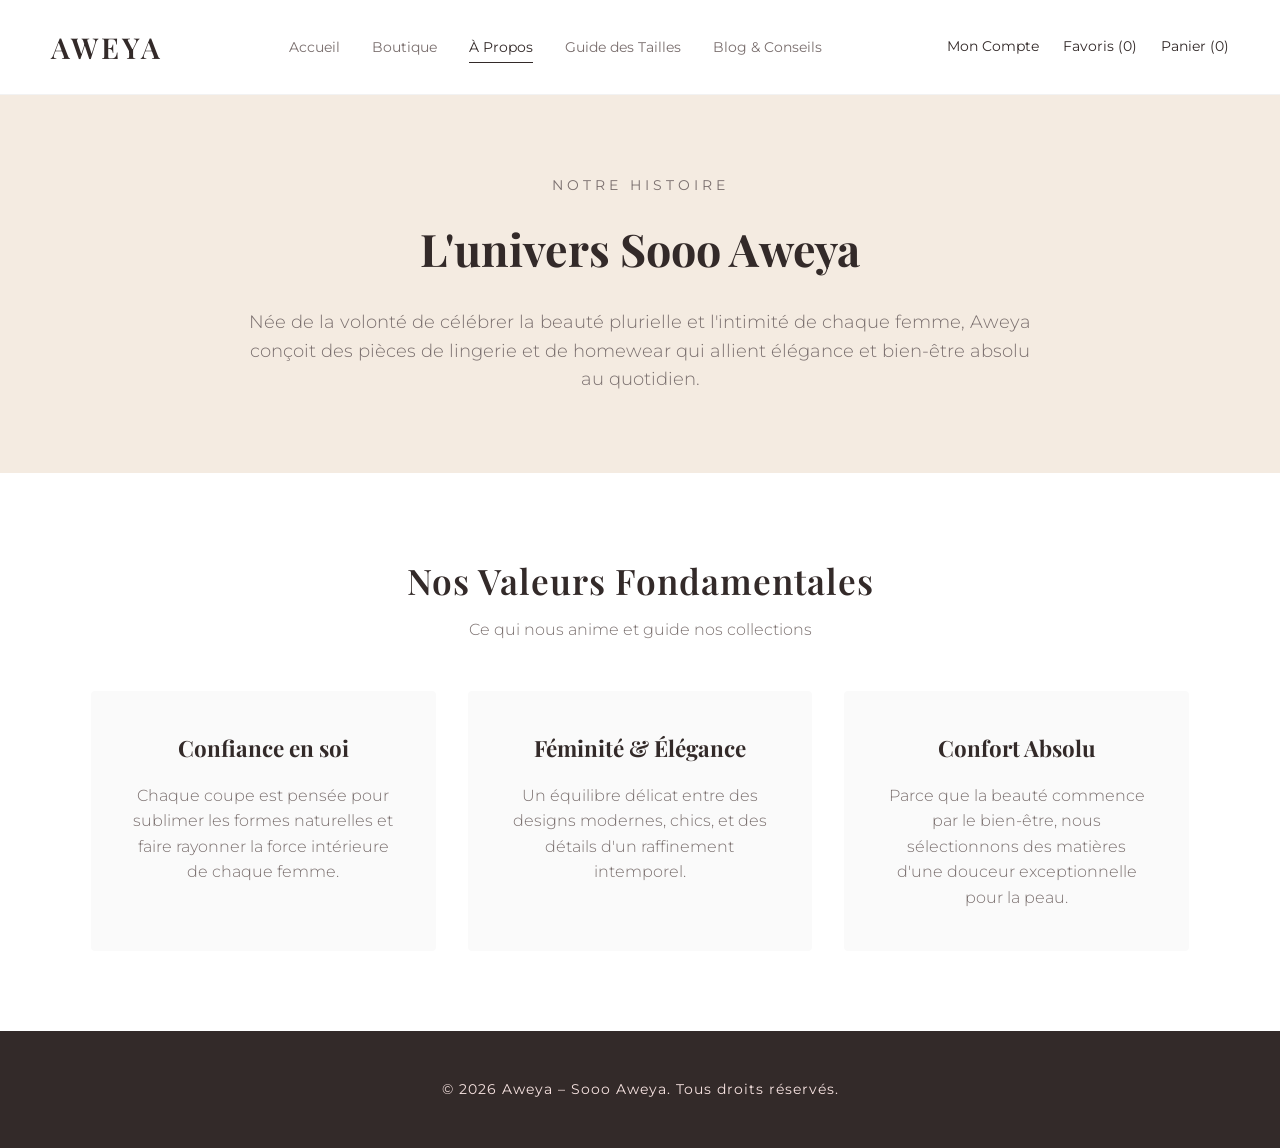
==== a-propos.html @ 8593f220 "change" ====
<!DOCTYPE html>
<html lang="fr">

<head>
    <meta charset="UTF-8">
    <meta name="viewport" content="width=device-width, initial-scale=1.0">
    <title>À Propos | Aweya – Sooo Aweya</title>
    <link rel="stylesheet" href="assets/css/style.css">
    <link rel="preconnect" href="https://fonts.googleapis.com">
    <link rel="preconnect" href="https://fonts.gstatic.com" crossorigin>
    <link
        href="https://fonts.googleapis.com/css2?family=Montserrat:wght@300;400;500&family=Playfair+Display:ital,wght@0,400;0,600;1,400&display=swap"
        rel="stylesheet">
</head>

<body>

    <header class="main-header"></header>

    <main>
        <!-- Section Histoire -->
        <section class="about-hero" style="background-color: var(--beige-nude); padding: 5rem 4%; text-align: center;">
            <div style="max-width: 800px; margin: 0 auto;">
                <span class="hero-subtitle">Notre Histoire</span>
                <h1 style="font-family: var(--police-titre); font-size: 2.8rem; margin-bottom: 1.5rem;">L'univers Sooo
                    Aweya</h1>
                <p style="font-size: 1.1rem; font-weight: 300; color: var(--texte-secondaire);">
                    Née de la volonté de célébrer la beauté plurielle et l'intimité de chaque femme, Aweya conçoit des
                    pièces de lingerie et de homewear qui allient élégance et bien-être absolu au quotidien.
                </p>
            </div>
        </section>

        <!-- Section Valeurs & Mission -->
        <section style="padding: 5rem 4%; max-width: 1200px; margin: 0 auto;">
            <div class="section-title">
                <h2>Nos Valeurs Fondamentales</h2>
                <p>Ce qui nous anime et guide nos collections</p>
            </div>

            <div
                style="display: grid; grid-template-columns: repeat(auto-fit, minmax(300px, 1fr)); gap: 2rem; text-align: center;">
                <div style="background: var(--gris-tres-clair); padding: 2.5rem; border-radius: var(--arrondi-doux);">
                    <h3 style="font-family: var(--police-titre); margin-bottom: 1rem; font-size: 1.4rem;">Confiance en
                        soi</h3>
                    <p style="font-weight: 300; color: var(--texte-secondaire);">Chaque coupe est pensée pour sublimer
                        les formes naturelles et faire rayonner la force intérieure de chaque femme.</p>
                </div>
                <div style="background: var(--gris-tres-clair); padding: 2.5rem; border-radius: var(--arrondi-doux);">
                    <h3 style="font-family: var(--police-titre); margin-bottom: 1rem; font-size: 1.4rem;">Féminité &
                        Élégance</h3>
                    <p style="font-weight: 300; color: var(--texte-secondaire);">Un équilibre délicat entre des designs
                        modernes, chics, et des détails d'un raffinement intemporel.</p>
                </div>
                <div style="background: var(--gris-tres-clair); padding: 2.5rem; border-radius: var(--arrondi-doux);">
                    <h3 style="font-family: var(--police-titre); margin-bottom: 1rem; font-size: 1.4rem;">Confort Absolu
                    </h3>
                    <p style="font-weight: 300; color: var(--texte-secondaire);">Parce que la beauté commence par le
                        bien-être, nous sélectionnons des matières d'une douceur exceptionnelle pour la peau.</p>
                </div>
            </div>
        </section>
    </main>

    <footer class="main-footer"></footer>

    <script src="assets/js/main.js"></script>
</body>

</html>
---- assets/css/style.css ----
/* ==========================================================================
   1. VARIABLES & CONFIGURATION GLOBALE
   ========================================================================== */
:root {
    /* Palette de couleurs demandée dans le brief */
    --rose-poudre: #F7E3E1;
    --beige-nude: #F4EBE1;
    --blanc: #FFFFFF;
    --dore-leger: #D4AF37;

    /* Couleurs de texte et contrastes */
    --texte-sombre: #332A29;
    --texte-secondaire: #7A6F6E;
    --gris-tres-clair: #FAFAFA;

    /* Typographies */
    --police-titre: 'Playfair Display', Georgia, serif;
    --police-corps: 'Montserrat', Arial, sans-serif;

    /* Transitions et arrondis */
    --transition-douce: all 0.3s ease;
    --arrondi-doux: 4px;
}

*{
    margin: 0;
    padding: 0;
    box-sizing: border-box;
}

body{
    font-family: var(--police-corps);
    color: var(--texte-sombre);
    background-color: var(--blanc);
    line-height: 1.6;
    overflow-x: hidden;
}

img{
    max-width: 100%;
    height: auto;
    display: block;
}

a{
    text-decoration: none;
    color: inherit;
    transition: var(--transition-douce);
}

/* Composants Titres Généraux */
.section-title{
    text-align: center;
    margin-bottom: 3rem;
    padding: 0 1rem;
}

.section-title h2{
    font-family: var(--police-titre);
    font-size: 2.2rem;
    font-weight: 600;
    margin-bottom: 0.5rem;
    letter-spacing: 1px;
}

.section-title p{
    color: var(--texte-secondaire);
    font-weight: 300;
}

/* Boutons */
.btn-primary{
    display: inline-block;
    background-color: var(--texte-sombre);
    color: var(--blanc);
    padding: 0.85rem 2rem;
    font-size: 0.9rem;
    font-weight: 500;
    letter-spacing: 1px;
    text-transform: uppercase;
    border: 1px solid var(--texte-sombre);
    transition: var(--transition-douce);
}

.btn-primary:hover{
    background-color: transparent;
    color: var(--texte-sombre);
}

.btn-secondary{
    display: inline-block;
    background-color: transparent;
    color: var(--texte-sombre);
    padding: 0.6rem 1.5rem;
    font-size: 0.85rem;
    font-weight: 500;
    border: 1px solid var(--texte-sombre);
    text-transform: uppercase;
    letter-spacing: 1px;
}

.btn-secondary:hover {
    background-color: var(--texte-sombre);
    color: var(--blanc);
}

/* ==========================================================================
   2. BARRE DE NAVIGATION (HEADER)
   ========================================================================== */
.main-header{
    display: flex;
    justify-content: space-between;
    align-items: center;
    padding: 1.5rem 4%;
    background-color: var(--blanc);
    border-bottom: 1px solid rgba(0, 0, 0, 0.05);
    position: sticky;
    top: 0;
    z-index: 100;
}

.logo-text{
    font-family: var(--police-titre);
    font-size: 1.8rem;
    font-weight: 600;
    letter-spacing: 3px;
}

.nav-menu{
    display: flex;
    gap: 2rem;
}

.nav-menu a{
    font-size: 0.9rem;
    font-weight: 400;
    color: var(--texte-secondaire);
    position: relative;
    padding: 0.3rem 0;
}

.nav-menu a:hover,
.nav-menu a.active{
    color: var(--texte-sombre);
}

/* Petit effet de ligne sous le lien actif/survolé */
.nav-menu a::after{
    content: '';
    position: absolute;
    bottom: 0;
    left: 0;
    width: 0;
    height: 1px;
    background-color: var(--texte-sombre);
    transition: var(--transition-douce);
}

.nav-menu a:hover::after,
.nav-menu a.active::after {
    width: 100%;
}

.header-actions{
    display: flex;
    gap: 1.5rem;
    font-size: 0.85rem;
}

/* ==========================================================================
   3. SECTION HERO (ACCUEIL)
   ========================================================================== */
.hero-section{
    display: flex;
    min-height: calc(85vh-80px);
    background-color: var(--rose-poudre); /* Arrière-plan rose poudré demandé */
}

.hero-content{
    flex: 1;
    display: flex;
    flex-direction: column;
    justify-content: center;
    padding: 4rem 6%;
}

.hero-subtitle{
    font-size: 0.85rem;
    letter-spacing: 4px;
    text-transform: uppercase;
    color: var(--texte-secondaire);
    margin-bottom: 1rem;
    display: block;
}

.hero-content h1{
    font-family: var(--police-titre);
    font-size: 3rem;
    line-height: 1.2;
    font-weight: 400;
    margin-bottom: 1.5rem;
}

.hero-content p{
    font-size: 1.05rem;
    color: var(--texte-secondaire);
    margin-bottom: 2.5rem;
    max-width: 500px;
    font-weight: 300;
}

.hero-image{
    flex: 1;
    position: relative;
    background-color: var(--beige-nude);
}

.hero-image img{
    width: 100%;
    height: 100%;
    object-fit: cover;
}

/* ==========================================================================
   4. BOUTIQUE / GRILLE PRODUITS
   ========================================================================== */
.featured-section{
    padding: 5rem 4%;
    background-color: var(--blanc);
}

.products-grid{
    display: grid;
    grid-template-columns: repeat(auto-fill, minmax(280px, 1fr));
    gap: 2rem;
}

.product-card{
    background-color: var(--blanc);
    position: relative;
    transition: var(--transition-douce);
}

.product-badge{
    position: absolute;
    top: 1rem;
    left: 1rem;
    background-color: var(--rose-poudre);
    color: var(--texte-sombre);
    padding: 0.3rem 0.8rem;
    font-size: 0.75rem;
    text-transform: uppercase;
    letter-spacing: 1px;
    font-weight: 500;
    z-index: 1;
}

.product-card img{
    width: 100%;
    height: 380px;
    object-fit: cover;
    background-color: var(--gris-tres-clair); /* Évite le vide si l'image charge mal */
    transition: var(--transition-douce);
}

.product-card:hover img{
    opacity: 0.9;
}

.product-info{
    padding: 1.2rem 0;
    text-align: center;
}

.product-info h3{
    font-family: var(--police-titre);
    font-size: 1.2rem;
    font-weight: 400;
    margin-bottom: 0.4rem;
}

.product-price{
    font-weight: 500;
    color: var(--texte-sombre);
    margin-bottom: 1rem;
}

/* ==========================================================================
   5. SECTION AVIS
   ========================================================================== */
.reviews-section{
    padding: 5rem 4%;
    background-color: var(--gris-tres-clair);
}

.reviews-container{
    display: flex;
    justify-content: center;
    gap: 2rem;
    max-width: 800px;
    margin: 0 auto;
}

.review-card{
    background-color: var(--blanc);
    padding: 2.5rem;
    text-align: center;
    box-shadow: 0 4px 15px rgba(0, 0, 0, 0.02);
    border-radius: var(--arrondi-doux);
}

.stars{
    color: var(--dore-leger); /* Couleur dorée pour les étoiles */
    margin-bottom: 1rem;
    font-size: 1.1rem;
}

.review-text{
    font-style: italic;
    font-family: var(--police-titre);
    font-size: 1.2rem;
    color: var(--texte-sombre);
    margin-bottom: 1.5rem;
}

.review-author {
    font-size: 0.85rem;
    text-transform: uppercase;
    letter-spacing: 1px;
    color: var(--texte-secondaire);
}

/* ==========================================================================
   6. FOOTER
   ========================================================================== */
   .main-footer {
    padding: 3rem 4%;
    text-align: center;
    background-color: var(--texte-sombre);
    color: var(--rose-poudre);
    font-size: 0.85rem;
    letter-spacing: 1px;
}

/* ==========================================================================
   7. CHAT WHATSAPP FLOTTANT
   ========================================================================== */
.whatsapp-float {
    position: fixed;
    width: 60px;
    height: 60px;
    bottom: 40px;
    right: 40px;
    background-color: #25d366;
    color: #FFF;
    border-radius: 50px;
    text-align: center;
    box-shadow: 2px 2px 10px rgba(0, 0, 0, 0.2);
    z-index: 100;
    display: flex;
    align-items: center;
    justify-content: center;
    transition: var(--transition-douce);
}

.whatsapp-float:hover {
    transform: scale(1.1);
}

.whatsapp-float img {
    width: 32px;
    height: 32px;
}

/* ==========================================================================
   8. RESPONSIVE DESIGN (ADAPTATION MOBILE)
   ========================================================================== */
@media (max-width: 768px) {
    .main-header {
        flex-direction: column;
        gap: 1rem;
        padding: 1rem;
    }

    .nav-menu {
        flex-wrap: wrap;
        justify-content: center;
        gap: 1rem;
    }

    .hero-section {
        flex-direction: column;
    }

    .hero-content {
        padding: 3rem 1.5rem;
        text-align: center;
    }

    .hero-content h1 {
        font-size: 2.2rem;
    }

    .hero-content p {
        margin: 0 auto 2rem auto;
    }

    .hero-image {
        height: 350px;
    }
    
    .whatsapp-float {
        bottom: 20px;
        right: 20px;
        width: 50px;
        height: 50px;
    }
    
    .whatsapp-float img {
        width: 26px;
        height: 26px;
    }
}
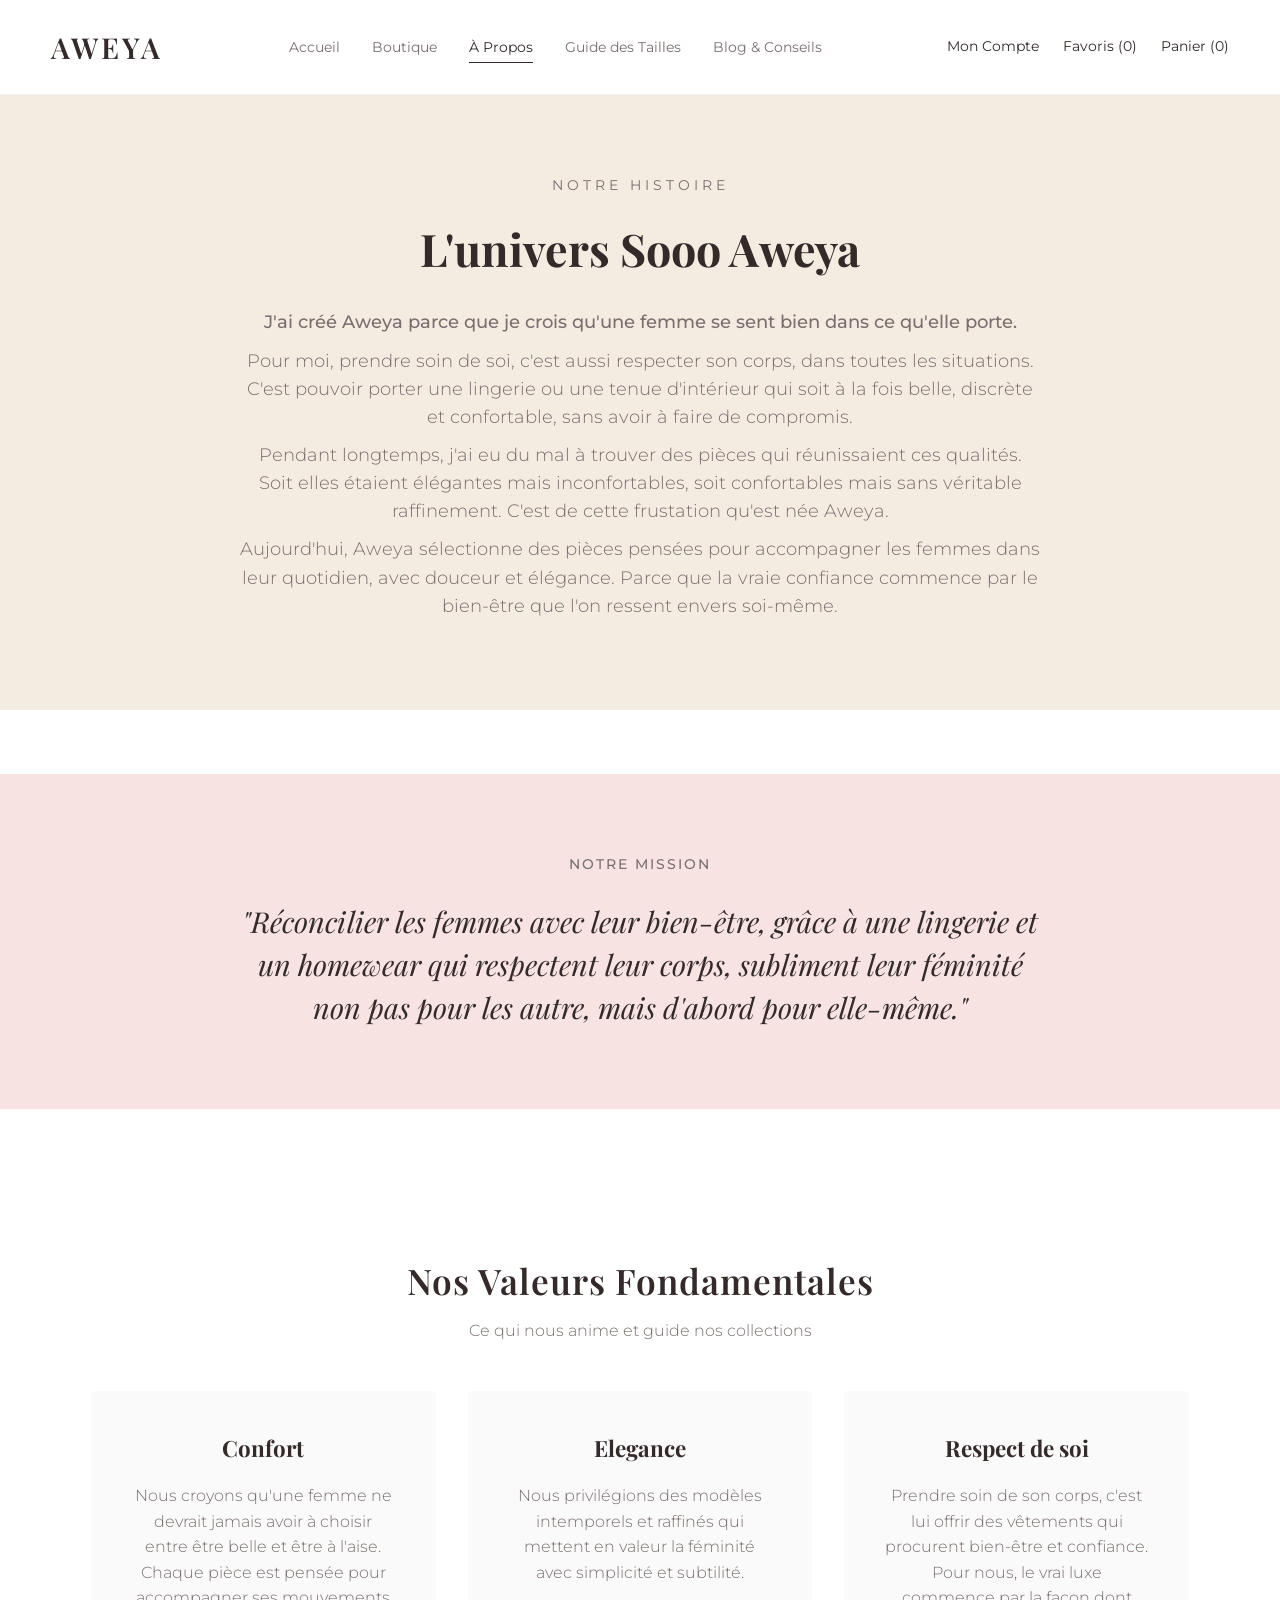
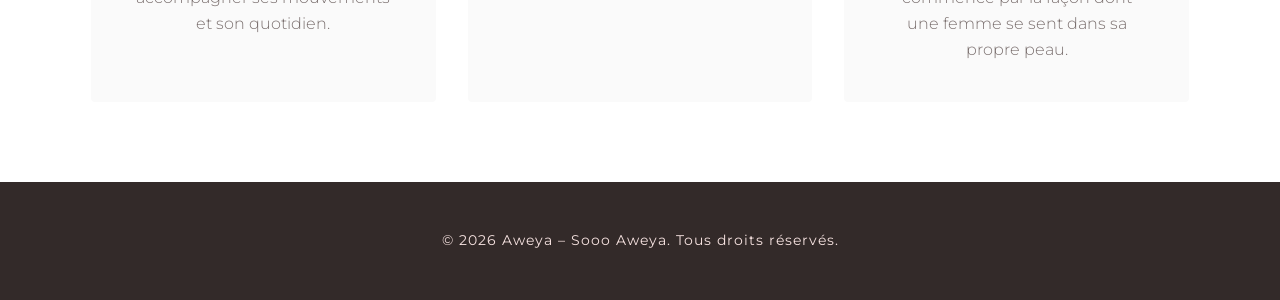
==== commit 05556757: "modification par rapport à l'histoire de la marque" ====
--- a/a-propos.html
+++ b/a-propos.html
@@ -24,14 +24,36 @@
                 <span class="hero-subtitle">Notre Histoire</span>
                 <h1 style="font-family: var(--police-titre); font-size: 2.8rem; margin-bottom: 1.5rem;">L'univers Sooo
                     Aweya</h1>
-                <p style="font-size: 1.1rem; font-weight: 300; color: var(--texte-secondaire);">
-                    Née de la volonté de célébrer la beauté plurielle et l'intimité de chaque femme, Aweya conçoit des
-                    pièces de lingerie et de homewear qui allient élégance et bien-être absolu au quotidien.
+                <p style="font-size: 1.1rem; font-weight: 500; color: var(--texte-secondaire); padding-bottom: 10px;">
+                    J'ai créé Aweya parce que je crois qu'une femme se sent bien dans ce qu'elle porte.
                 </p>
+                <p style="font-size: 1.1rem; font-weight: 300; color: var(--texte-secondaire); padding-bottom: 10px;">
+                    Pour moi, prendre soin de soi, c'est aussi respecter son corps, dans toutes les situations. C'est
+                    pouvoir porter une lingerie ou une tenue d'intérieur qui soit à la fois belle, discrète et
+                    confortable, sans avoir à faire de compromis.</p>
+                <p style="font-size: 1.1rem; font-weight: 300; color: var(--texte-secondaire); padding-bottom: 10px;">
+                    Pendant longtemps, j'ai eu du mal à trouver des pièces qui réunissaient ces qualités. Soit elles
+                    étaient élégantes mais inconfortables, soit confortables mais sans véritable raffinement. C'est de
+                    cette frustation qu'est née Aweya.</p>
+                <p style="font-size: 1.1rem; font-weight: 300; color: var(--texte-secondaire); padding-bottom: 10px;">
+                    Aujourd'hui, Aweya sélectionne des pièces pensées pour accompagner les femmes dans leur quotidien,
+                    avec douceur et élégance. Parce que la vraie confiance commence par le bien-être que l'on ressent
+                    envers soi-même.</p>
             </div>
         </section>
 
-        <!-- Section Valeurs & Mission -->
+        <!-- Section Mission -->
+        <section class="mission-section">
+            <div class="mission-container">
+                <span class="mission-subtitle">Notre Mission</span>
+                <blockquote class="mission-text">
+                    "Réconcilier les femmes avec leur bien-être, grâce à une lingerie et un homewear qui respectent leur
+                    corps, subliment leur féminité non pas pour les autre, mais d'abord pour elle-même."
+                </blockquote>
+            </div>
+        </section>
+
+        <!-- Section Valeurs -->
         <section style="padding: 5rem 4%; max-width: 1200px; margin: 0 auto;">
             <div class="section-title">
                 <h2>Nos Valeurs Fondamentales</h2>
@@ -41,22 +63,22 @@
             <div
                 style="display: grid; grid-template-columns: repeat(auto-fit, minmax(300px, 1fr)); gap: 2rem; text-align: center;">
                 <div style="background: var(--gris-tres-clair); padding: 2.5rem; border-radius: var(--arrondi-doux);">
-                    <h3 style="font-family: var(--police-titre); margin-bottom: 1rem; font-size: 1.4rem;">Confiance en
-                        soi</h3>
-                    <p style="font-weight: 300; color: var(--texte-secondaire);">Chaque coupe est pensée pour sublimer
-                        les formes naturelles et faire rayonner la force intérieure de chaque femme.</p>
+                    <h3 style="font-family: var(--police-titre); margin-bottom: 1rem; font-size: 1.4rem;">Confort</h3>
+                    <p style="font-weight: 300; color: var(--texte-secondaire);">Nous croyons qu'une femme ne devrait
+                        jamais avoir à choisir entre être belle et être à l'aise. Chaque pièce est pensée pour
+                        accompagner ses mouvements et son quotidien.</p>
                 </div>
                 <div style="background: var(--gris-tres-clair); padding: 2.5rem; border-radius: var(--arrondi-doux);">
-                    <h3 style="font-family: var(--police-titre); margin-bottom: 1rem; font-size: 1.4rem;">Féminité &
-                        Élégance</h3>
-                    <p style="font-weight: 300; color: var(--texte-secondaire);">Un équilibre délicat entre des designs
-                        modernes, chics, et des détails d'un raffinement intemporel.</p>
+                    <h3 style="font-family: var(--police-titre); margin-bottom: 1rem; font-size: 1.4rem;">Elegance</h3>
+                    <p style="font-weight: 300; color: var(--texte-secondaire);">Nous privilégions des modèles
+                        intemporels et raffinés qui mettent en valeur la féminité avec simplicité et subtilité.</p>
                 </div>
                 <div style="background: var(--gris-tres-clair); padding: 2.5rem; border-radius: var(--arrondi-doux);">
-                    <h3 style="font-family: var(--police-titre); margin-bottom: 1rem; font-size: 1.4rem;">Confort Absolu
+                    <h3 style="font-family: var(--police-titre); margin-bottom: 1rem; font-size: 1.4rem;">Respect de soi
                     </h3>
-                    <p style="font-weight: 300; color: var(--texte-secondaire);">Parce que la beauté commence par le
-                        bien-être, nous sélectionnons des matières d'une douceur exceptionnelle pour la peau.</p>
+                    <p style="font-weight: 300; color: var(--texte-secondaire);">Prendre soin de son corps, c'est lui
+                        offrir des vêtements qui procurent bien-être et confiance. Pour nous, le vrai luxe commence par
+                        la façon dont une femme se sent dans sa propre peau.</p>
                 </div>
             </div>
         </section>
--- a/assets/css/style.css
+++ b/assets/css/style.css
@@ -222,6 +222,52 @@
 }
 
 /* ==========================================================================
+   SECTION PROPRE À LA MISSION (À PROPOS)
+   ========================================================================== */
+   .mission-section {
+    background-color: var(--rose-poudre); /* Ou une couleur douce de ton choix */
+    padding: 5rem 4%;
+    text-align: center;
+    margin: 4rem 0;
+}
+
+.mission-container {
+    max-width: 800px;
+    margin: 0 auto;
+}
+
+.mission-subtitle {
+    font-size: 0.85rem;
+    text-transform: uppercase;
+    letter-spacing: 2px;
+    color: var(--texte-secondaire);
+    display: block;
+    margin-bottom: 1.5rem;
+    font-weight: 500;
+}
+
+.mission-text {
+    font-family: var(--police-titre);
+    font-size: 1.8rem;
+    font-style: italic;
+    line-height: 1.5;
+    color: var(--texte-sombre);
+    margin: 0;
+    font-weight: 400;
+}
+
+/* Ajustement pour le responsive mobile */
+@media (max-width: 768px) {
+    .mission-section {
+        padding: 3rem 6%;
+        margin: 2.5rem 0;
+    }
+    .mission-text {
+        font-size: 1.4rem;
+    }
+}
+
+/* ==========================================================================
    4. BOUTIQUE / GRILLE PRODUITS
    ========================================================================== */
 .featured-section{
@@ -420,4 +466,112 @@
         width: 26px;
         height: 26px;
     }
+}
+
+
+/* ==========================================================================
+   VERSION MOBILE & TABLETTE (RESPONSIVE DESIGN)
+   ========================================================================== */
+
+   @media (max-width: 768px) {
+    /* 1. Global & Typographie */
+    body {
+        font-size: 14px;
+    }
+    .section-title h2 {
+        font-size: 1.8rem;
+    }
+
+    /* 2. Header & Menu de Navigation Mobile */
+    .main-header {
+        padding: 1rem 4%;
+        position: relative;
+    }
+    /* Si tu as une liste de liens (nav ul), on la passe en colonne ou on l'adapte */
+    .main-header nav ul {
+        display: flex;
+        flex-wrap: wrap;
+        gap: 1rem;
+        justify-content: center;
+        padding: 0;
+    }
+    .main-header nav ul li a {
+        font-size: 0.85rem;
+    }
+
+    /* 3. Grilles de la Boutique et du Blog */
+    .products-grid, .blog-grid {
+        grid-template-columns: repeat(auto-fill, minmax(160px, 1fr)) !important;
+        gap: 1.2rem !important;
+        padding: 1rem 0;
+    }
+
+    /* Ajustement des cartes produits sur mobile pour gagner de la place */
+    .product-card img {
+        height: 220px;
+    }
+    .product-title {
+        font-size: 0.95rem;
+    }
+    .product-price {
+        font-size: 0.9rem;
+    }
+
+    /* 4. Page Détail Produit (Passage sur une seule colonne) */
+    .product-detail-container { /* Adapte selon la classe de ton conteneur principal */
+        display: flex;
+        flex-direction: column;
+        gap: 2rem;
+        padding: 2rem 4%;
+    }
+    .detail-gallery img {
+        height: 380px; /* Hauteur maximale sur mobile pour garder le produit visible */
+        width: 100%;
+        object-fit: cover;
+    }
+    .detail-title {
+        font-size: 1.8rem;
+    }
+    .detail-actions {
+        position: sticky;
+        bottom: 0;
+        background: var(--blanc);
+        padding: 1rem 0;
+        box-shadow: 0 -10px 20px rgba(0,0,0,0.05);
+        z-index: 100;
+    }
+
+    /* 5. Page Panier sur Mobile */
+    .cart-container {
+        padding: 2rem 4%;
+    }
+    .cart-table th:nth-child(2), 
+    .cart-table td:nth-child(2) { 
+        display: none; /* Cache la colonne "Prix Unitaire" pour éviter que le tableau déborde */
+    }
+    .cart-product-info {
+        gap: 0.75rem;
+    }
+    .cart-product-info img {
+        width: 55px;
+        height: 75px;
+    }
+    .cart-summary {
+        align-items: stretch; /* Les boutons prennent toute la largeur sur mobile */
+        width: 100%;
+    }
+    .cart-summary .btn-primary {
+        max-width: 100%;
+    }
+}
+
+/* Petits écrans (Smartphones compacts < 480px) */
+@media (max-width: 480px) {
+    .products-grid {
+        grid-template-columns: 1fr 1fr !important; /* Force un affichage propre sur 2 colonnes */
+        gap: 0.8rem !important;
+    }
+    .product-card img {
+        height: 180px;
+    }
 }
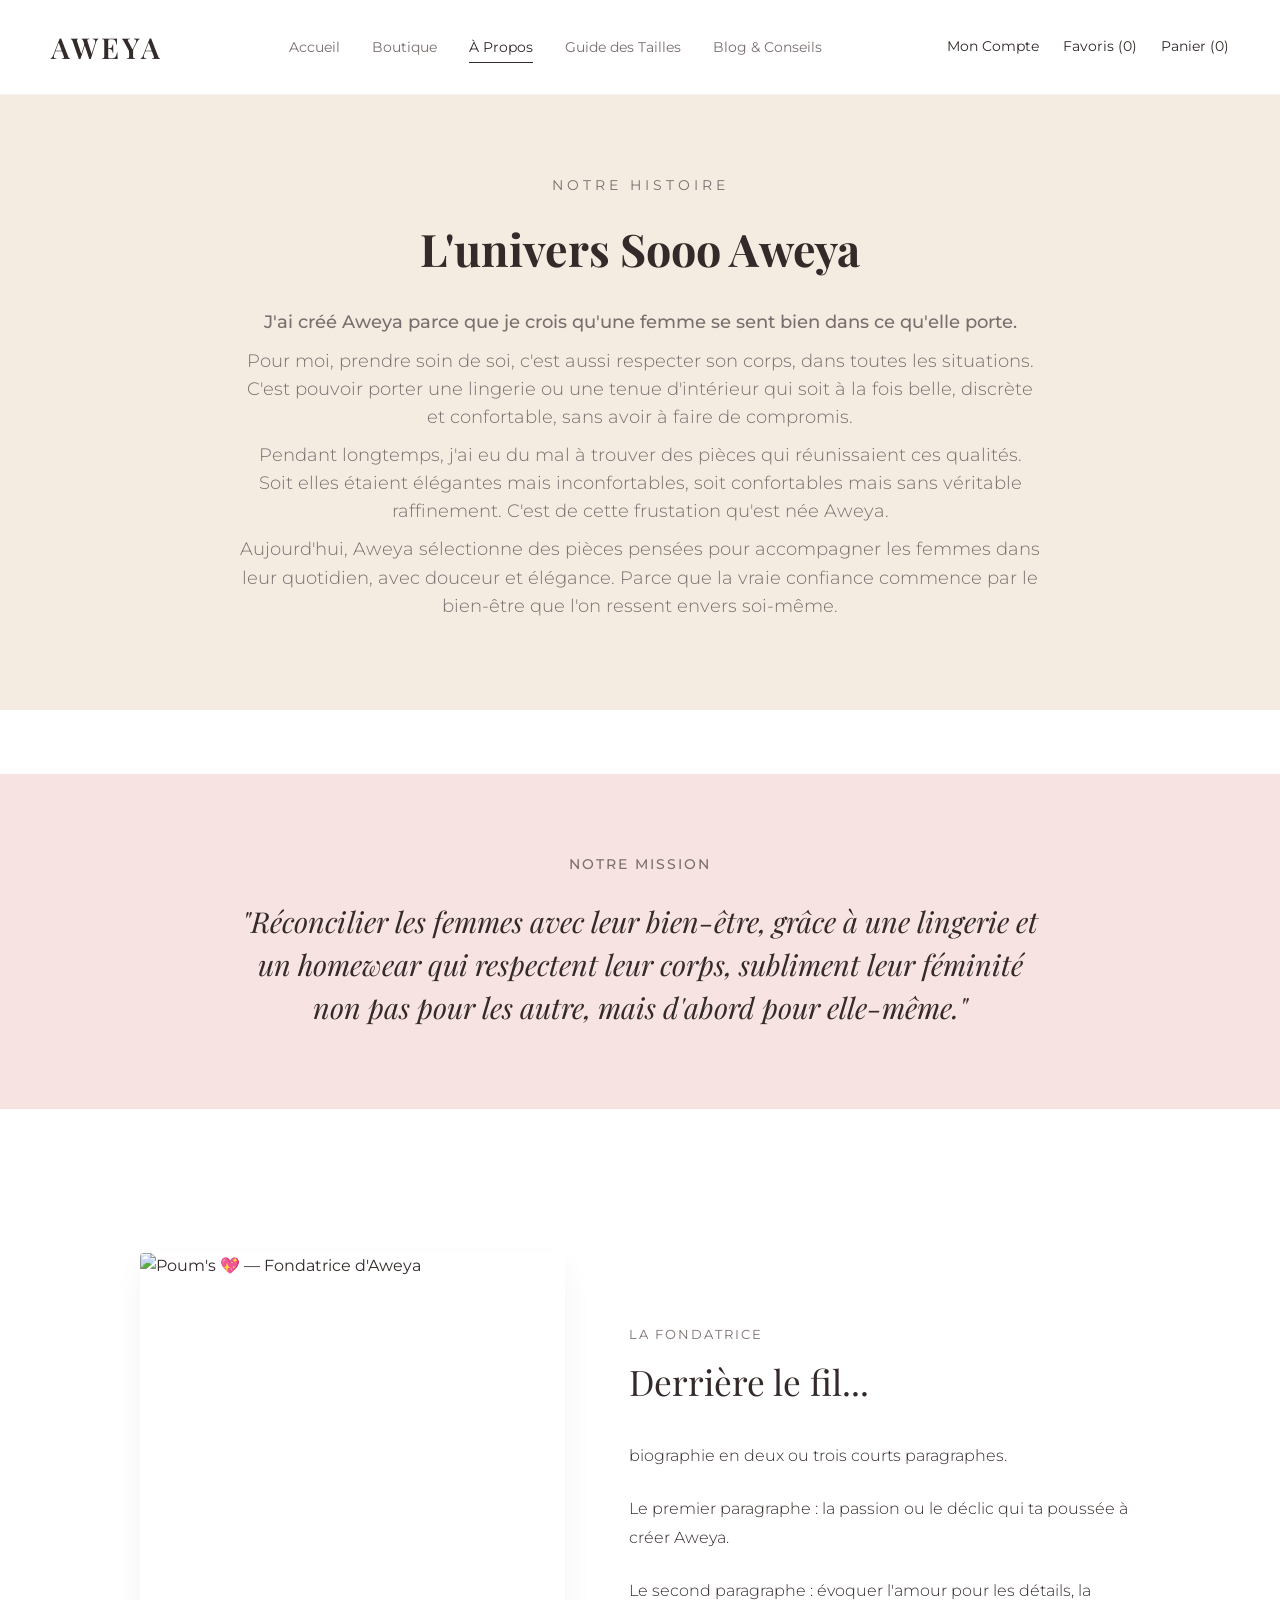
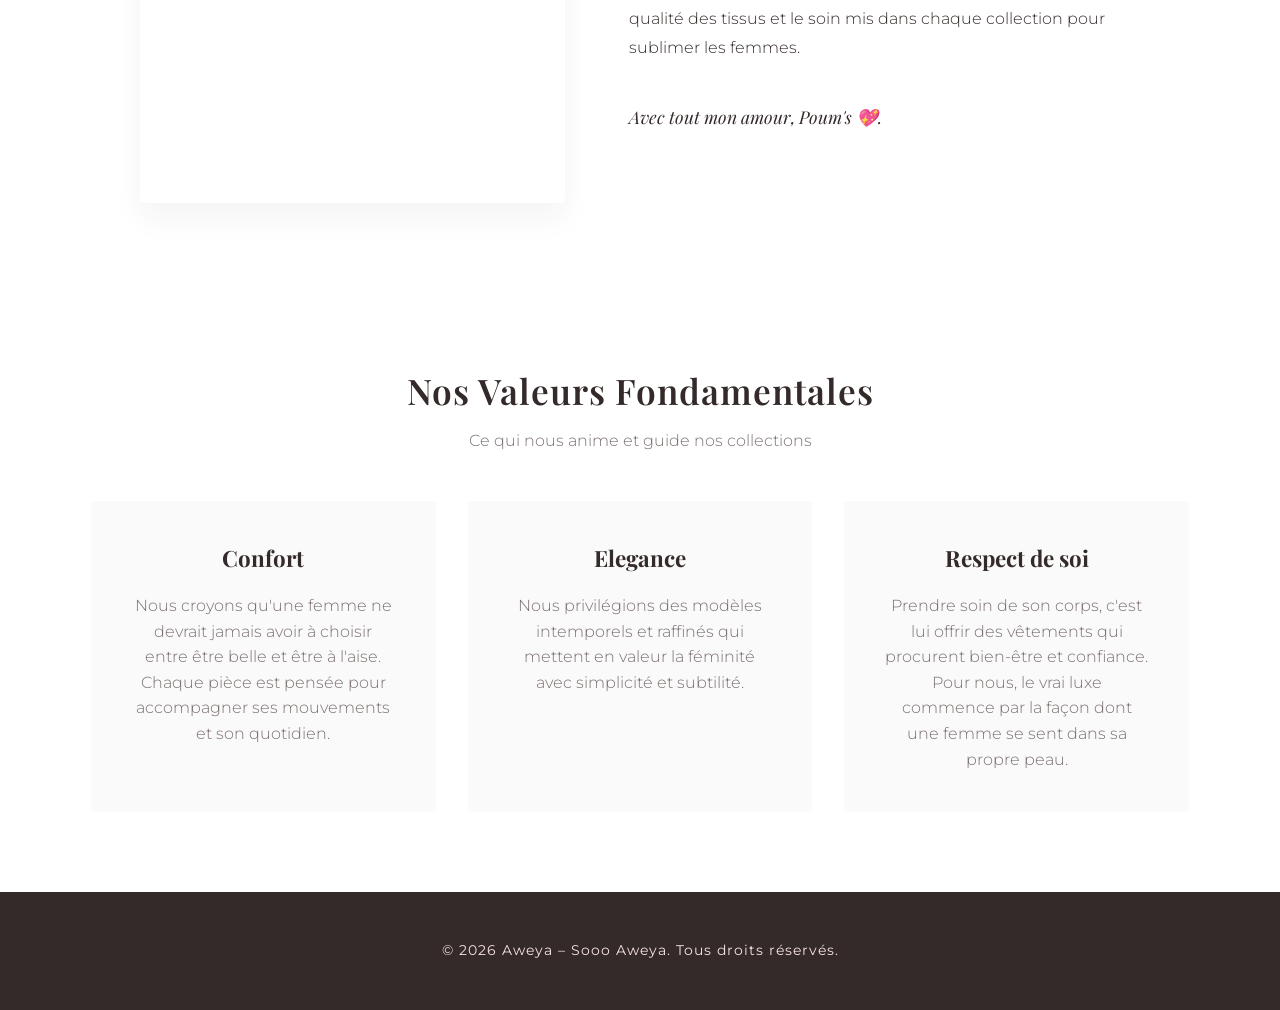
==== commit 264929e8: "ajout de la biographie dans a-propos.html" ====
--- a/a-propos.html
+++ b/a-propos.html
@@ -53,6 +53,26 @@
             </div>
         </section>
 
+        <!-- Section BIOGRAPHIE -->
+        <section class="bio-section">
+            <div class="bio-container">
+                <div class="bio-image">
+                    <img src="assets/images/fondatrice-aweya.jpg" alt="Poum's 💖 — Fondatrice d'Aweya">
+                </div>
+                <div class="bio-content">
+                    <span class="bio-tag">La Fondatrice</span>
+                    <h2 class="bio-title">Derrière le fil...</h2>
+                    <div class="bio-text">
+                        <p>biographie en deux ou trois courts paragraphes.</p>
+                        <p>Le premier paragraphe : la passion ou le déclic qui ta poussée à créer Aweya.</p>
+                        <p>Le second paragraphe : évoquer l'amour pour les détails, la qualité des tissus et le soin mis
+                            dans chaque collection pour sublimer les femmes.</p>
+                    </div>
+                    <div class="bio-signature">Avec tout mon amour, Poum's 💖.</div>
+                </div>
+            </div>
+        </section>
+
         <!-- Section Valeurs -->
         <section style="padding: 5rem 4%; max-width: 1200px; margin: 0 auto;">
             <div class="section-title">
--- a/assets/css/style.css
+++ b/assets/css/style.css
@@ -264,6 +264,79 @@
     }
     .mission-text {
         font-size: 1.4rem;
+    }
+}
+
+/* ==========================================================================
+   SECTION BIOGRAPHIE (À PROPOS)
+   ========================================================================== */
+   .bio-section {
+    padding: 5rem 4%;
+    background-color: var(--blanc);
+}
+
+.bio-container {
+    max-width: 1000px;
+    margin: 0 auto;
+    display: grid;
+    grid-template-columns: 1fr 1.2fr; /* Photo légèrement plus petite que le texte */
+    gap: 4rem;
+    align-items: center;
+}
+
+.bio-image img {
+    width: 100%;
+    height: 550px;
+    object-fit: cover;
+    border-radius: var(--arrondi-doux);
+    /* Optionnel : un léger effet d'ombre douce */
+    box-shadow: 0 15px 30px rgba(51, 42, 41, 0.05); 
+}
+
+.bio-tag {
+    font-size: 0.8rem;
+    text-transform: uppercase;
+    letter-spacing: 2px;
+    color: var(--texte-secondaire);
+    display: block;
+    margin-bottom: 0.5rem;
+}
+
+.bio-title {
+    font-family: var(--police-titre);
+    font-size: 2.2rem;
+    color: var(--texte-sombre);
+    font-weight: 400;
+    margin-bottom: 2rem;
+}
+
+.bio-text p {
+    font-weight: 300;
+    line-height: 1.8;
+    color: var(--texte-sombre);
+    margin-bottom: 1.5rem;
+}
+
+.bio-signature {
+    font-family: 'Playfair Display', serif;
+    font-style: italic;
+    margin-top: 2.5rem;
+    color: var(--texte-sombre);
+    font-size: 1.1rem;
+}
+
+/* Version Mobile et Tablette */
+@media (max-width: 768px) {
+    .bio-container {
+        grid-template-columns: 1fr; /* On empile la photo et le texte */
+        gap: 2.5rem;
+    }
+    .bio-image img {
+        height: 400px; /* On réduit la hauteur de la photo sur mobile */
+    }
+    .bio-title {
+        font-size: 1.8rem;
+        margin-bottom: 1.5rem;
     }
 }
 
